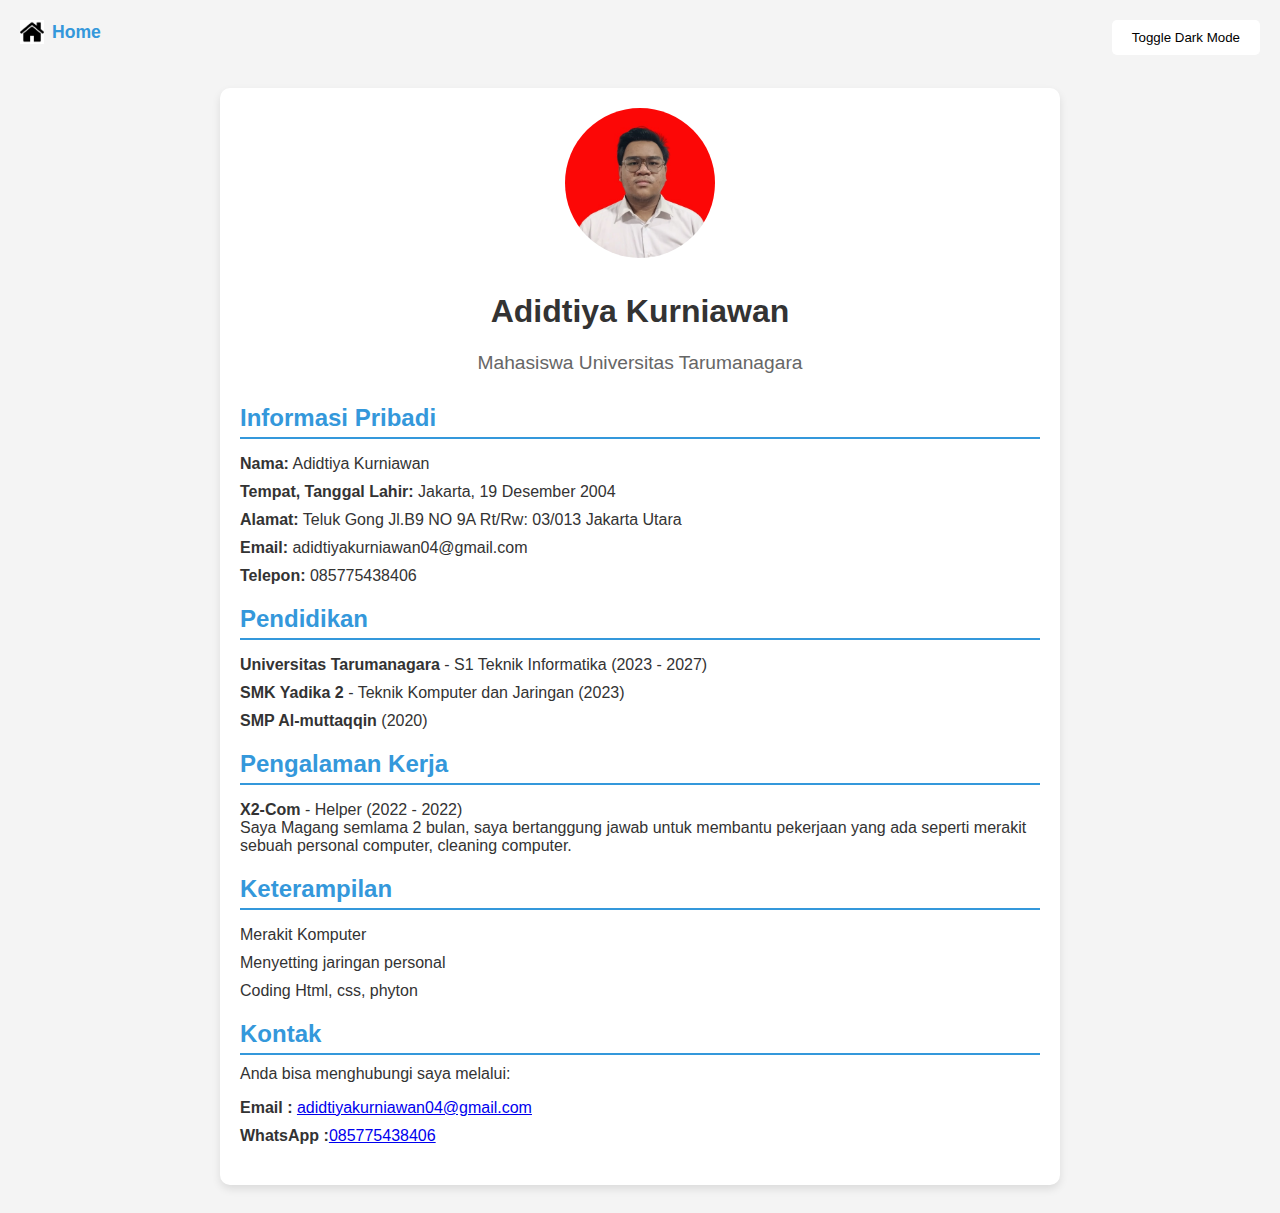
==== biodata.html @ a716022c "first commit" ====
<!DOCTYPE html>
<html lang="id">
<head>
    <meta charset="UTF-8">
    <meta name="viewport" content="width=device-width, initial-scale=1.0">
    <title>Biodata Lengkap - Adidtiya Kurniawan</title>
    <link rel="stylesheet" href="biodata.css">
</head>
<body class="biodata-body">
    <!-- Tombol Home -->
    <a href="index.html" class="home-button">
        <img src="[data-uri]" alt="Home" class="home-icon">
        Home
    </a>

    <button id="toggle-mode">Toggle Dark Mode</button>

    <div class="cv-container">
        <header class="cv-header">
            <img src="IMG_20230703_172542.jpg" alt="Foto Profil" class="profil-pic">
            <h1>Adidtiya Kurniawan</h1>
            <p class="cv-title">Mahasiswa Universitas Tarumanagara</p>
        </header>

        <!-- Bagian Biodata -->
        <section class="cv-section">
            <h2>Informasi Pribadi</h2>
            <ul>
                <li><strong>Nama:</strong> Adidtiya Kurniawan</li>
                <li><strong>Tempat, Tanggal Lahir:</strong> Jakarta, 19 Desember 2004
                <li><strong>Alamat:</strong> Teluk Gong Jl.B9 NO 9A Rt/Rw: 03/013 Jakarta Utara</li>
                <li><strong>Email:</strong> adidtiyakurniawan04@gmail.com</li>
                <li><strong>Telepon:</strong> 085775438406</li>
            </ul>
        </section>

        <!-- Bagian Pendidikan -->
        <section class="cv-section">
            <h2>Pendidikan</h2>
            <ul>
                <li><strong>Universitas Tarumanagara</strong> - S1 Teknik Informatika (2023 - 2027)</li>
                <li><strong>SMK Yadika 2</strong> - Teknik Komputer dan Jaringan (2023)</li>
                <li><strong>SMP Al-muttaqqin</strong> (2020)</li>
            </ul>
        </section>

        <!-- Bagian Pengalaman Kerja -->
        <section class="cv-section">
            <h2>Pengalaman Kerja</h2>
            <ul>
                <li><strong>X2-Com</strong> - Helper (2022 - 2022)
                    <br>Saya Magang semlama 2 bulan, saya bertanggung jawab untuk membantu pekerjaan yang ada seperti merakit sebuah personal computer, cleaning computer.
                </li>
            </ul>
        </section>

        <section class="cv-section">
            <h2>Keterampilan</h2>
            <ul>
                <li>Merakit Komputer</li>
                <li>Menyetting jaringan personal</li>
                <li>Coding Html, css, phyton</li>
            </ul>
        </section>

        <!-- Bagian Kontak -->
        <section class="cv-section">
            <h2>Kontak</h2>
            <p>Anda bisa menghubungi saya melalui:</p>
            <ul>
                <li><strong> Email :</strong> <a href="mailto:adidtiyakurniawan04@gmail.com">adidtiyakurniawan04@gmail.com</a></li>
                <li><strong>WhatsApp :</strong><a href="https://wa.me/6285775438406" target="_blank">085775438406</a></li>

            </ul>
        </section>
    </div>

    <script src="script.js"></script>
</body>
</html>
---- biodata.css ----
/* Tombol Home */
.home-button {
    display: flex;
    align-items: center;
    text-decoration: none;
    color: #3498db;
    font-weight: bold;
    font-size: 1.1em;
    position: absolute;
    top: 20px;
    left: 20px;
    background-color: transparent;
    border: none;
    cursor: pointer;
}

.home-button:hover {
    color: #2980b9;
}

/* Ikon Home */
.home-icon {
    width: 24px;
    height: 24px;
    margin-right: 8px;
}


/* Tombol untuk mode */
#toggle-mode {
    position: absolute;
    top: 20px;
    right: 20px;
    padding: 10px 20px;
    background-color: #ffffff;
    border: none;
    border-radius: 5px;
    cursor: pointer;
    transition: background-color 0.3s;
}

.biodata-body {
    background-color: #f4f4f4;
    color: #333;
    font-family: Arial, sans-serif;
    padding: 20px;
}

/* Kontainer CV */
.cv-container {
    max-width: 800px;
    margin: 60px auto 0 auto;
    background: #fff;
    padding: 20px;
    border-radius: 10px;
    box-shadow: 0 4px 8px rgba(0, 0, 0, 0.1);
}

/* Header CV */
.cv-header {
    text-align: center;
    margin-bottom: 30px;
}

.profil-pic {
    width: 150px;
    height: 150px;
    border-radius: 50%;
    object-fit: cover;
    margin-bottom: 10px;
}

.cv-title {
    font-size: 1.2em;
    color: #666;
}

.cv-section {
    margin-bottom: 20px;
}

.cv-section h2 {
    font-size: 1.5em;
    border-bottom: 2px solid #3498db;
    padding-bottom: 5px;
    margin-bottom: 10px;
    color: #3498db;
}

.cv-section ul {
    list-style: none;
    padding: 0;
}

.cv-section ul li {
    margin-bottom: 10px;
}

/* Kontak */
.cv-section p {
    margin: 10px 0;
}

/* Mode Gelap */
body.dark-mode {
    background-color: #1c1c1c;
    color: #f1f1f1;
}

body.dark-mode .cv-container {
    background: #2c2c2c;
}

body.dark-mode .home-button {
    color: #f1f1f1;
}

body.dark-mode .home-button:hover {
    color: #d1d1d1;
}

body.dark-mode .toggle-dark-mode {
    background-color: #f1f1f1;
    color: #1c1c1c;
}

body.dark-mode .toggle-dark-mode:hover {
    background-color: #e1e1e1;
}
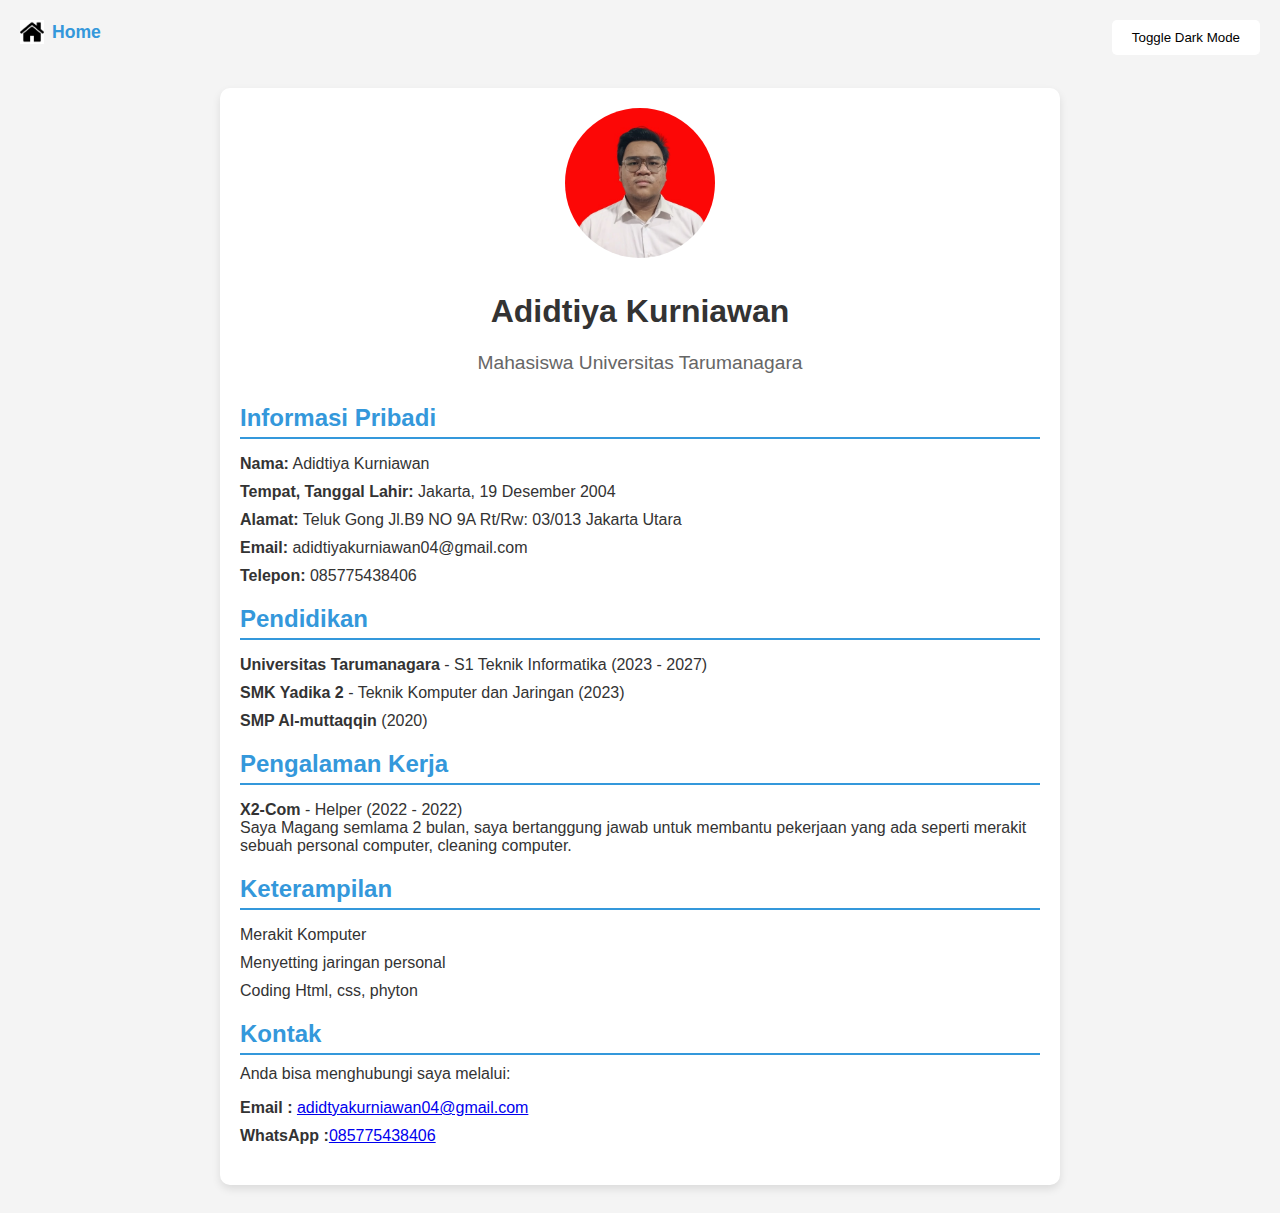
==== commit 33d1f044: "update" ====
--- a/biodata.html
+++ b/biodata.html
@@ -68,7 +68,7 @@
             <h2>Kontak</h2>
             <p>Anda bisa menghubungi saya melalui:</p>
             <ul>
-                <li><strong> Email :</strong> <a href="mailto:adidtiyakurniawan04@gmail.com">adidtiyakurniawan04@gmail.com</a></li>
+                <li><strong> Email :</strong> <a href="mailto:adidtyakurniawan04@gmail.com">adidtyakurniawan04@gmail.com</a></li>
                 <li><strong>WhatsApp :</strong><a href="https://wa.me/6285775438406" target="_blank">085775438406</a></li>
 
             </ul>
